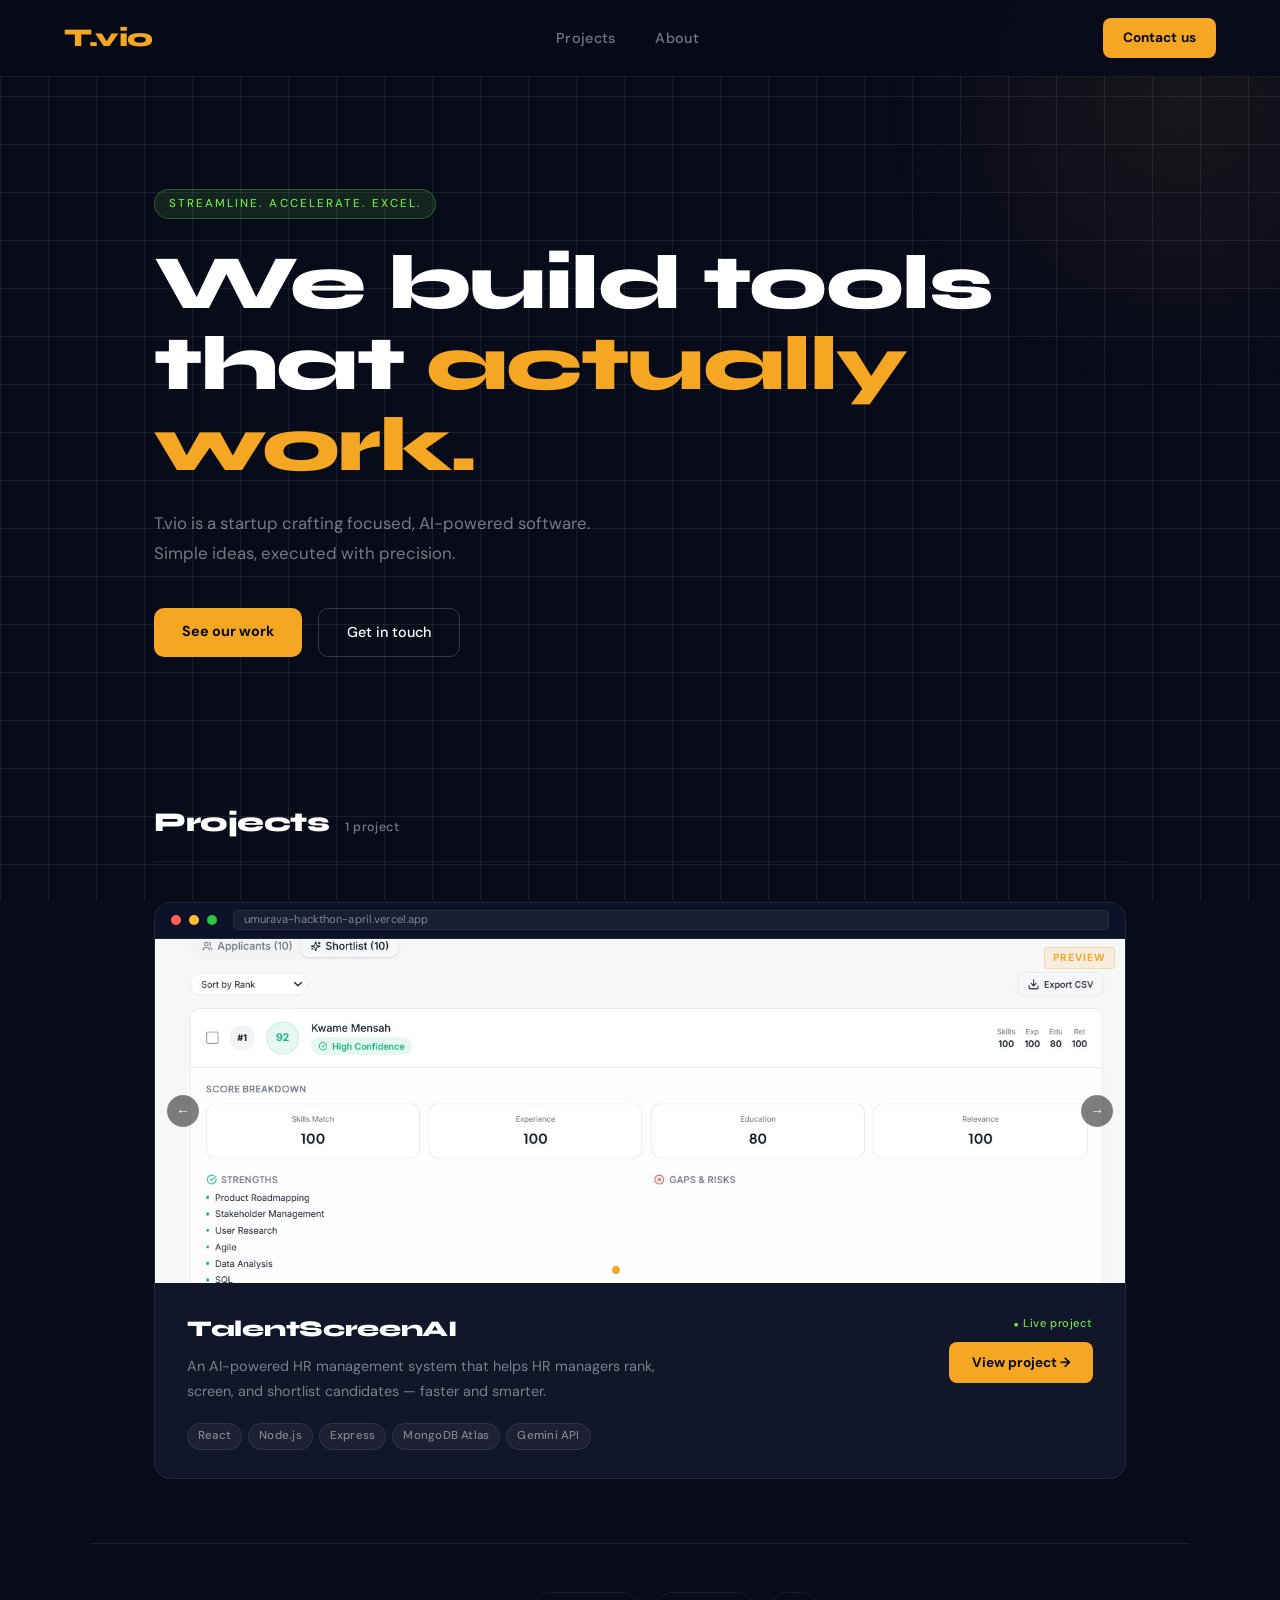
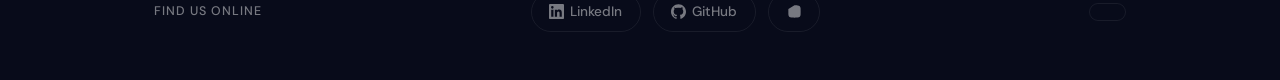
==== index.html @ dbf0a6f8 "first commit - project 1" ====
<!DOCTYPE html>
<html lang="en">
<head>
<meta charset="UTF-8">
<meta name="viewport" content="width=device-width, initial-scale=1.0">
<title>T.vio — Streamline. Accelerate. Excel.</title>
<link rel="preconnect" href="https://fonts.googleapis.com">
<link href="https://fonts.googleapis.com/css2?family=Syne:wght@700;800&family=DM+Sans:wght@300;400;500&display=swap" rel="stylesheet">
<link rel="stylesheet" href="style.css">
</head>
<body>
<div class="page">

  <!-- ===================== NAV ===================== -->
  <nav>
    <a href="#" class="nav-logo">T.vio</a>
    <ul class="nav-links" id="navLinks">
      <li><a href="#projects">Projects</a></li>
      <li><a href="#socials">About</a></li>
    </ul>
    <!-- ✏️  Replace mailto: with your actual email -->
    <a href="mailto:nuviofreelancers@gmail.com" class="btn-contact">Contact us</a>
    <button class="hamburger" id="hamburger" aria-label="Toggle menu">
      <span></span><span></span><span></span>
    </button>
  </nav>

  <!-- ===================== HERO ===================== -->
  <section class="hero">
    <div class="hero-tagline">Streamline. Accelerate. Excel.</div>
    <h1 class="hero-headline">
      We build tools<br>that <span class="accent">actually work.</span>
    </h1>
    <p class="hero-sub">
      T.vio is a startup crafting focused, AI-powered software.
      Simple ideas, executed with precision.
    </p>
    <div class="hero-btns">
      <a href="#projects" class="btn-primary">See our work</a>
      <!-- ✏️  Replace mailto: with your actual email -->
      <a href="mailto:nuviofreelancers@gmail.com" class="btn-ghost">Get in touch</a>
    </div>
  </section>

  <!-- ===================== PROJECTS ===================== -->
  <!--
    ╔══════════════════════════════════════════════════════╗
    ║  HOW TO ADD A NEW PROJECT                           ║
    ║  1. Copy the <article class="project-card"> block   ║
    ║  2. Paste after the last </article>                 ║
    ║  3. Update: name, desc, tech badges, iframe src,    ║
    ║     data-slides (image paths or URLs), btn-view href║
    ╚══════════════════════════════════════════════════════╝
  -->
  <section class="section" id="projects">
    <div class="section-header">
      <h2 class="section-title">Projects</h2>
      <span class="section-count">1 project</span>
    </div>

    <div class="projects-list">

      <!-- ====================================================
           PROJECT CARD #1 — TalentScreenAI
           To add project #2, copy from here ↓ …
      ==================================================== -->
      <article class="project-card" id="card-talentscreenai">

        <div class="preview-window">
          <!-- Fake browser chrome -->
          <div class="browser-bar">
            <div class="browser-dot red"></div>
            <div class="browser-dot amber"></div>
            <div class="browser-dot green"></div>
            <!-- ✏️  Update this URL to match your project -->
            <div class="browser-url">umurava-hackthon-april.vercel.app</div>
          </div>

          <!--
            IFRAME — tries to load the live site.
            ✏️  Set src to your project URL.
            The JS below detects if it fails and shows the slideshow instead.
            NOTE: Many sites send X-Frame-Options: DENY which blocks iframes.
            If that happens the slideshow auto-shows instead.
          -->
          <iframe
            class="preview-iframe"
            id="iframe-talentscreenai"
            src="https://umurava-hackthon-april.vercel.app/"
            loading="lazy"
            sandbox="allow-scripts allow-same-origin"
            title="TalentScreenAI live preview">
          </iframe>

          <!-- Status badge — JS switches between "Live" and "Preview" -->
          <div class="preview-badge live" id="badge-talentscreenai">Live</div>

          <!--
            SLIDESHOW — shown if iframe is blocked.
            ✏️  To add more slides: copy a <div class="slide"> and update the img src.
            You can use:
              - Relative paths:  src="screenshots/myproject-1.png"
              - Absolute URLs:   src="https://yourdomain.com/img/screenshot.png"
              - Base64 (below):  src="data:image/png;base64,..."
          -->
          <div class="slideshow" id="slideshow-talentscreenai" style="display:none">
            <div class="slide active">
              <img src="[data-uri]" alt="TalentScreenAI – Score breakdown view">
            </div>
            <div class="slide">
              <img src="[data-uri]" alt="TalentScreenAI – Applicant shortlist">
            </div>
            <div class="slide">
              <img src="[data-uri]" alt="TalentScreenAI – Candidates list">
            </div>
            <div class="slide">
              <img src="[data-uri]" alt="TalentScreenAI – Jobs board">
            </div>
            <div class="slide">
              <img src="[data-uri]" alt="TalentScreenAI – Dashboard">
            </div>

            <!-- Navigation controls -->
            <button class="slide-arrow prev" aria-label="Previous slide">&#8592;</button>
            <button class="slide-arrow next" aria-label="Next slide">&#8594;</button>
            <div class="slide-dots" id="dots-talentscreenai"></div>
          </div>
        </div>

        <!-- Card body -->
        <div class="card-body">
          <div class="card-meta">
            <!-- ✏️  Project name -->
            <div class="card-name">TalentScreenAI</div>
            <!-- ✏️  Short description -->
            <p class="card-desc">
              An AI-powered HR management system that helps HR managers
              rank, screen, and shortlist candidates — faster and smarter.
            </p>
            <!-- ✏️  Tech stack — add or remove badges as needed -->
            <div class="tech-stack">
              <span class="tech-badge">React</span>
              <span class="tech-badge">Node.js</span>
              <span class="tech-badge">Express</span>
              <span class="tech-badge">MongoDB Atlas</span>
              <span class="tech-badge">Gemini API</span>
            </div>
          </div>

          <div class="card-actions">
            <span class="card-status">Live project</span>
            <!-- ✏️  Update href to the project's public URL -->
            <a href="https://umurava-hackthon-april.vercel.app/" target="_blank" class="btn-view">
              View project →
            </a>
          </div>
        </div>

      </article>
      <!-- … to here ↑  for project #1 -->

    </div>
  </section>

  <!-- ===================== SOCIALS ===================== -->
  <!--
    ✏️  Replace each href="#" with your actual profile URL
    e.g. href="https://linkedin.com/company/tvio"
  -->
  <div class="socials-section" id="socials">
    <span class="socials-label">Find us online</span>
    <div class="socials-links">

      <!-- LinkedIn -->
      <a href="https://www.linkedin.com/in/t-vio-a77339404/" target="_blank" class="social-pill">
        <svg class="social-icon" viewBox="0 0 24 24" xmlns="http://www.w3.org/2000/svg">
          <path d="M20.447 20.452h-3.554v-5.569c0-1.328-.027-3.037-1.852-3.037-1.853 0-2.136 1.445-2.136 2.939v5.667H9.351V9h3.414v1.561h.046c.477-.9 1.637-1.85 3.37-1.85 3.601 0 4.267 2.37 4.267 5.455v6.286zM5.337 7.433a2.062 2.062 0 01-2.063-2.065 2.064 2.064 0 112.063 2.065zm1.782 13.019H3.555V9h3.564v11.452zM22.225 0H1.771C.792 0 0 .774 0 1.729v20.542C0 23.227.792 24 1.771 24h20.451C23.2 24 24 23.227 24 22.271V1.729C24 .774 23.2 0 22.222 0h.003z"/>
        </svg>
        LinkedIn
      </a>

      <!-- GitHub -->
      <a href="https://github.com/nuviofreelancers" target="_blank" class="social-pill">
        <svg class="social-icon" viewBox="0 0 24 24" xmlns="http://www.w3.org/2000/svg">
          <path d="M12 .297c-6.63 0-12 5.373-12 12 0 5.303 3.438 9.8 8.205 11.385.6.113.82-.258.82-.577 0-.285-.01-1.04-.015-2.04-3.338.724-4.042-1.61-4.042-1.61C4.422 18.07 3.633 17.7 3.633 17.7c-1.087-.744.084-.729.084-.729 1.205.084 1.838 1.236 1.838 1.236 1.07 1.835 2.809 1.305 3.495.998.108-.776.417-1.305.76-1.605-2.665-.3-5.466-1.332-5.466-5.93 0-1.31.465-2.38 1.235-3.22-.135-.303-.54-1.523.105-3.176 0 0 1.005-.322 3.3 1.23.96-.267 1.98-.399 3-.405 1.02.006 2.04.138 3 .405 2.28-1.552 3.285-1.23 3.285-1.23.645 1.653.24 2.873.12 3.176.765.84 1.23 1.91 1.23 3.22 0 4.61-2.805 5.625-5.475 5.92.42.36.81 1.096.81 2.22 0 1.606-.015 2.896-.015 3.286 0 .315.21.69.825.57C20.565 22.092 24 17.592 24 12.297c0-6.627-5.373-12-12-12"/>
        </svg>
        GitHub
      </a>

      <!-- Instagram -->
      <a href="https://www.instagram.com/t.vio_ltd" target="_blank" class="social-pill">
        <svg class="social-icon" viewBox="0 0 24 24" xmlns="http://www.w3.org/2000/svg">
          <path d="M12 2.163c3.204 0 3.584.012 4.85.07 3.252.148 4.771 1.691 4.919 4.919.058 1.265.069 1.645.069 4.849 0 3.205-.012 3.584-.069 4.849-.149 3.225-1.664 4.771-4.919 4.919-1.266.058-1.644.07-4.85.07-3.204 0-3.584-.012-4.849-.07-3.26-.149-4.771-1.699-4.919-4.92-.058-1.265-.07-1.644-.07-4.849 0-3.204.013-3.583.07-4。
  <footer>
    <span class="footer-copy">© 2025 T.vio — All rights reserved</span>
    <!-- ✏️  Replace with your actual email -->
    <a href="mailto:nuviofreelancers@gmail.com" class="footer-email">nuviofreelancers@gmail.com</a>
  </footer>

</div><!-- end .page -->

<script src="script.js"></script>
</body>
</html>
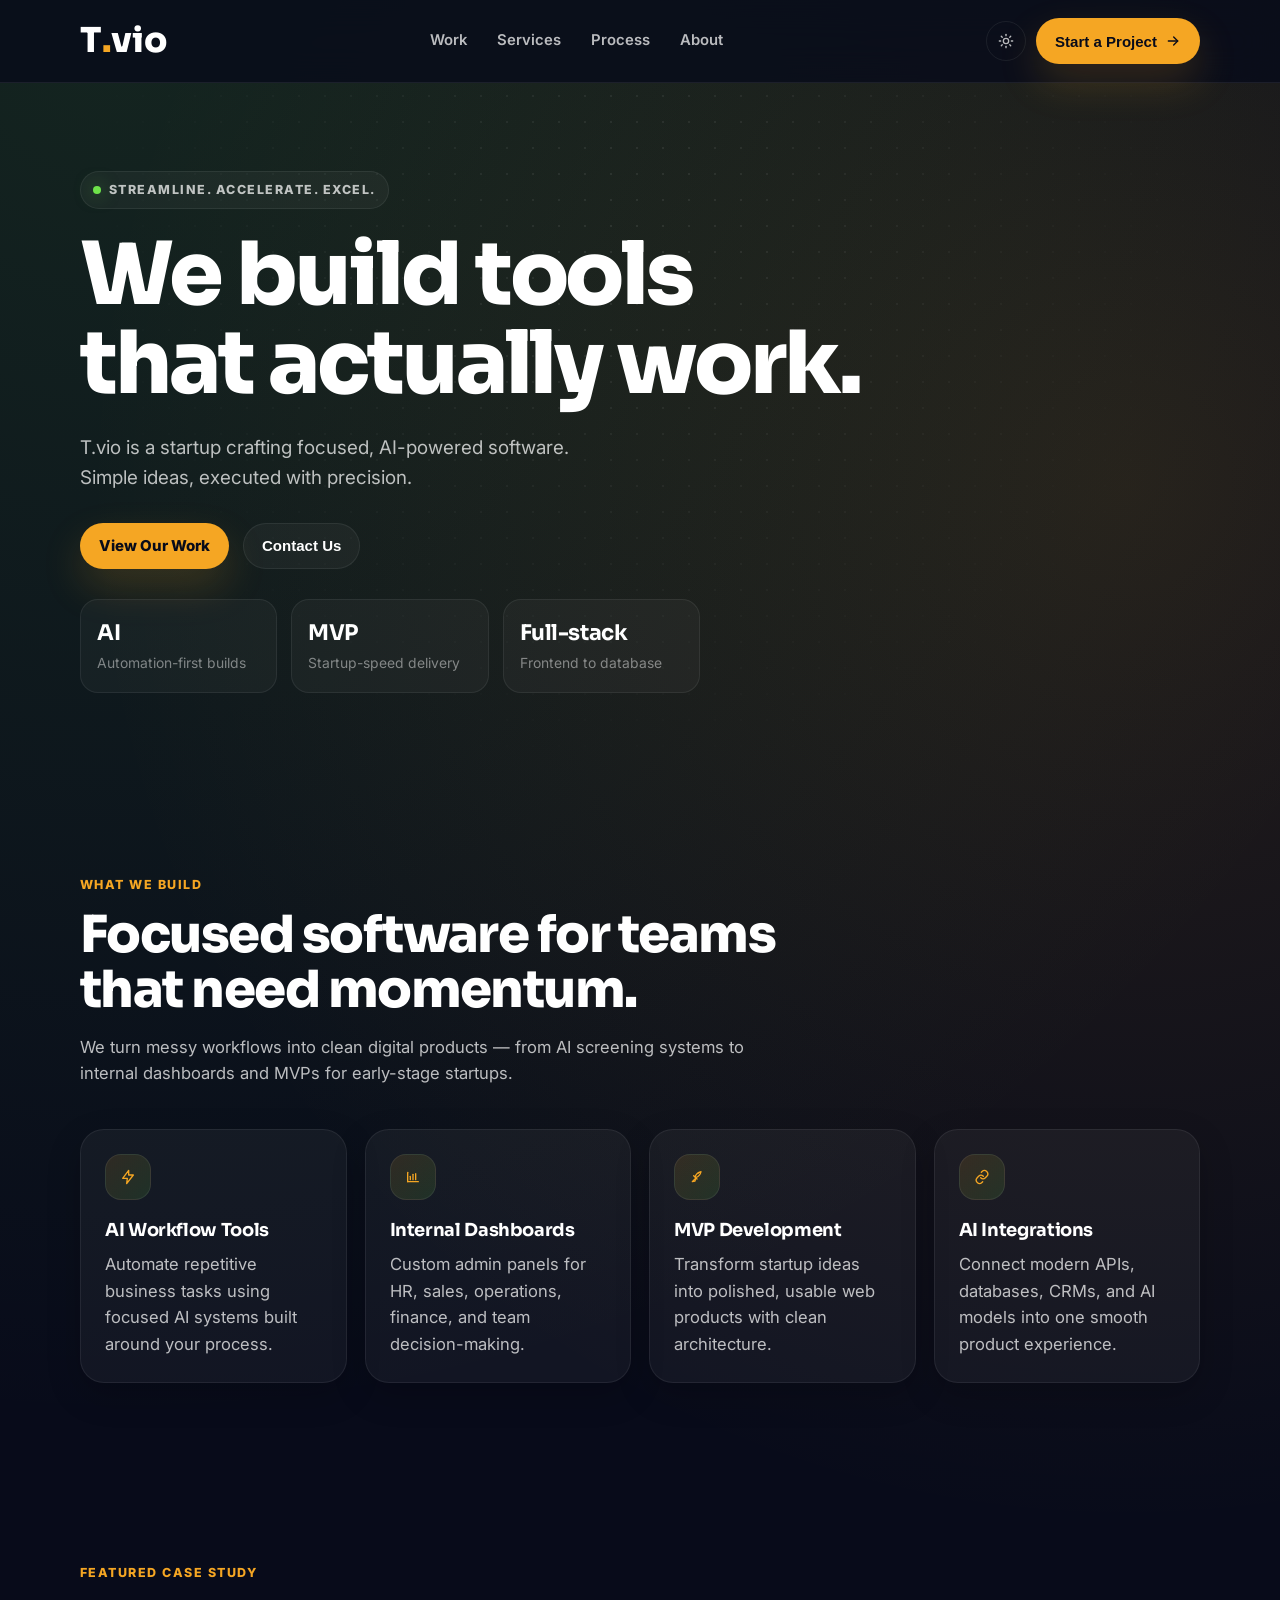
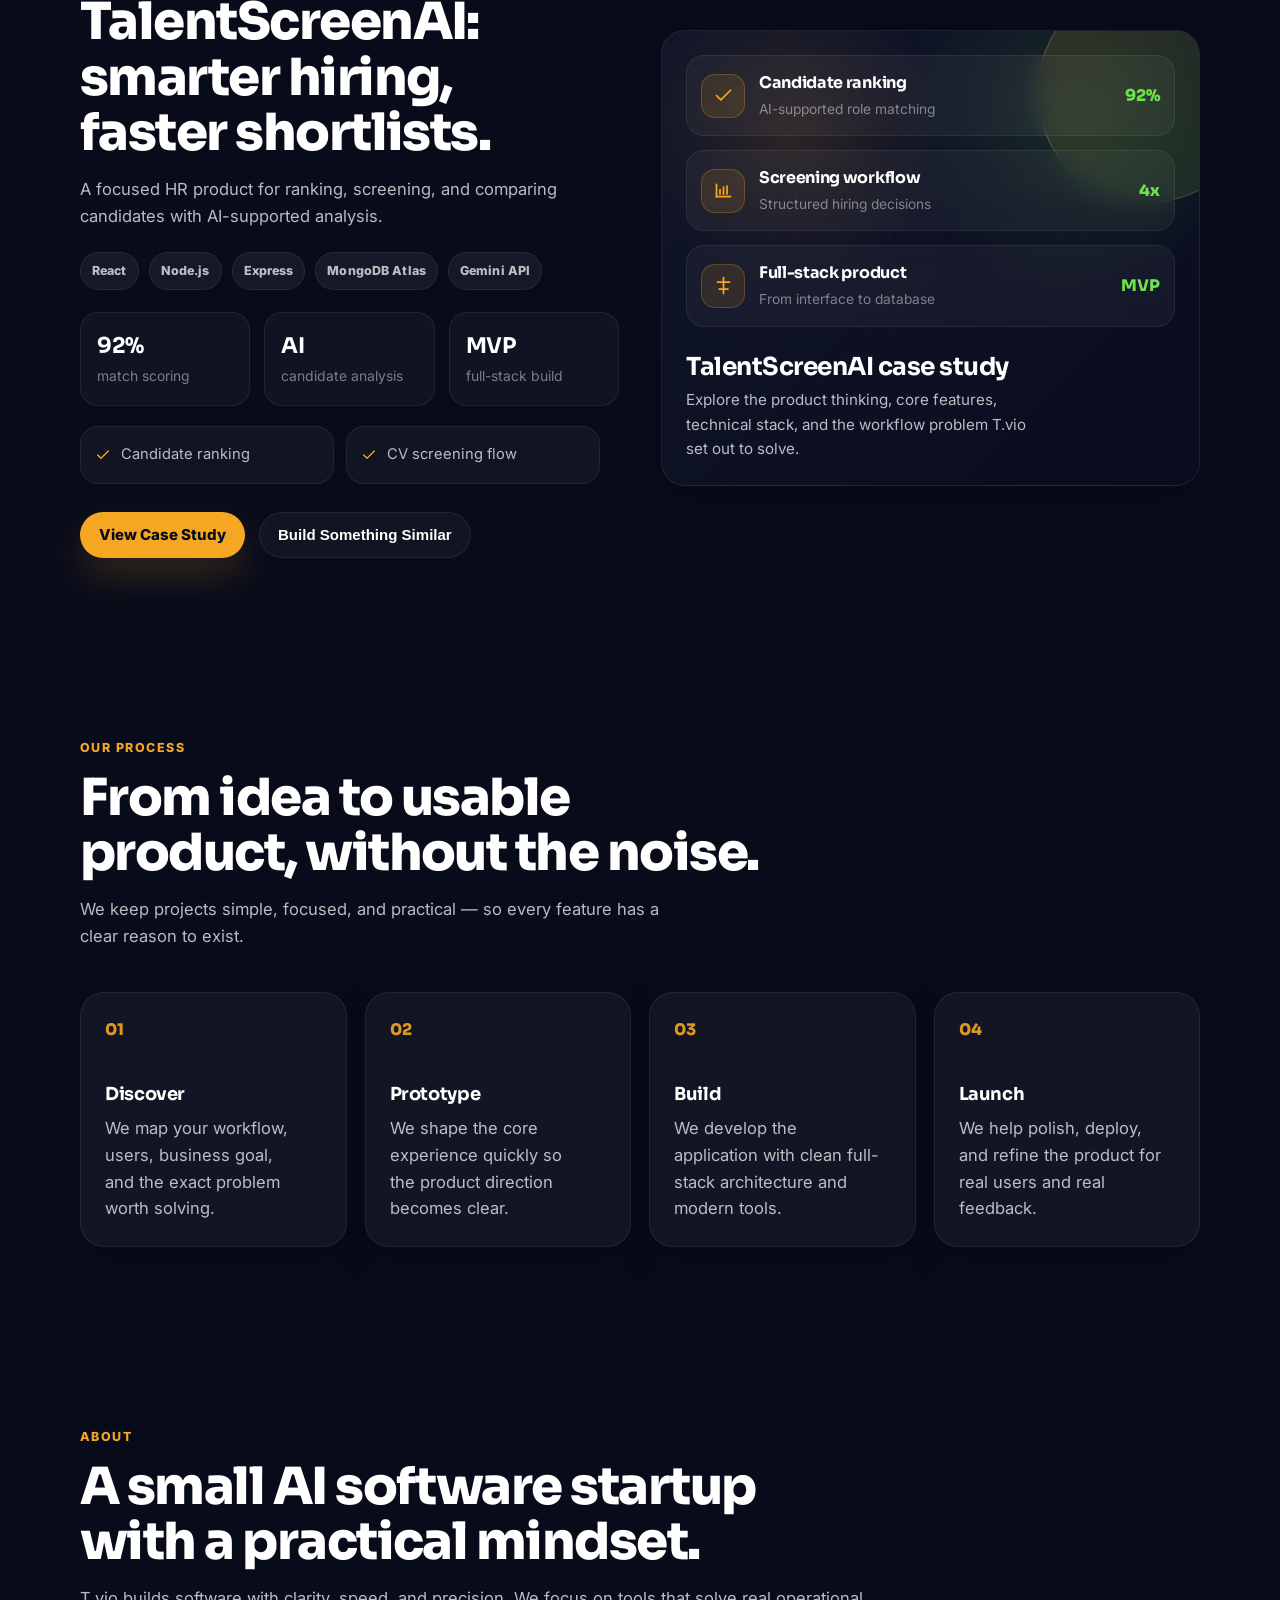
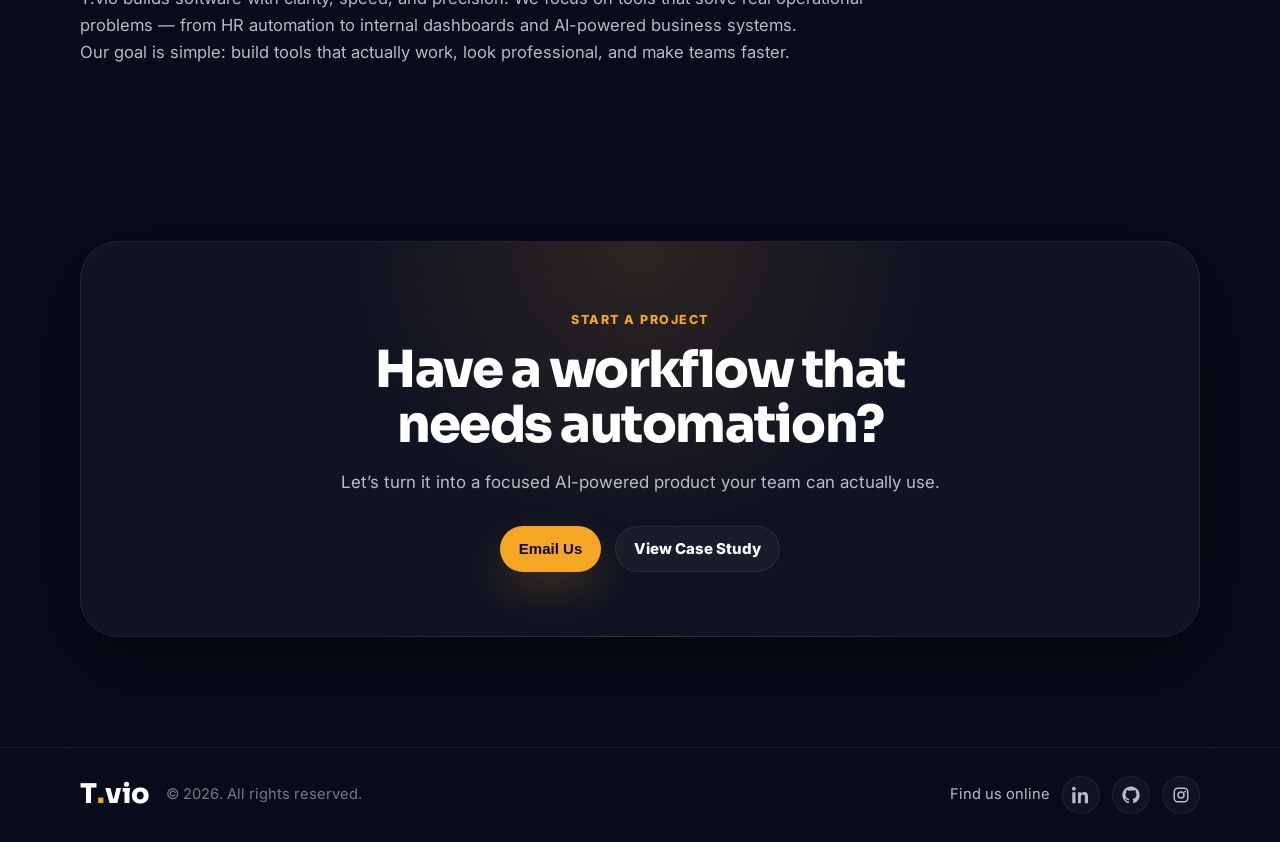
==== commit 97096a98: "changed layout and added new pages, new theme(dark/light), case study page" ====
--- a/index.html
+++ b/index.html
@@ -1,204 +1,520 @@
 <!DOCTYPE html>
 <html lang="en">
 <head>
-<meta charset="UTF-8">
-<meta name="viewport" content="width=device-width, initial-scale=1.0">
-<title>T.vio — Streamline. Accelerate. Excel.</title>
-<link rel="preconnect" href="https://fonts.googleapis.com">
-<link href="https://fonts.googleapis.com/css2?family=Syne:wght@700;800&family=DM+Sans:wght@300;400;500&display=swap" rel="stylesheet">
-<link rel="stylesheet" href="style.css">
+  <meta charset="UTF-8" />
+  <meta name="viewport" content="width=device-width, initial-scale=1.0" />
+  <title>T.vio — STREAMLINE. ACCELERATE. EXCEL.</title>
+  <meta name="description" content="T.vio builds AI-powered tools, MVPs, dashboards, and automation systems for startups and modern teams." />
+
+  <link rel="preconnect" href="https://fonts.googleapis.com" />
+  <link rel="preconnect" href="https://fonts.gstatic.com" crossorigin />
+  <link href="https://fonts.googleapis.com/css2?family=Inter:wght@400;500;600;700;800;900&family=Sora:wght@600;700;800&display=swap" rel="stylesheet" />
+  <link rel="icon" type="image/png" href="./img/tvio logo.jpeg">
+  <link rel="stylesheet" href="style.css" />
 </head>
 <body>
-<div class="page">
-
-  <!-- ===================== NAV ===================== -->
-  <nav>
-    <a href="#" class="nav-logo">T.vio</a>
-    <ul class="nav-links" id="navLinks">
-      <li><a href="#projects">Projects</a></li>
-      <li><a href="#socials">About</a></li>
-    </ul>
-    <!-- ✏️  Replace mailto: with your actual email -->
-    <a href="mailto:nuviofreelancers@gmail.com" class="btn-contact">Contact us</a>
-    <button class="hamburger" id="hamburger" aria-label="Toggle menu">
-      <span></span><span></span><span></span>
-    </button>
-  </nav>
-
-  <!-- ===================== HERO ===================== -->
-  <section class="hero">
-    <div class="hero-tagline">Streamline. Accelerate. Excel.</div>
-    <h1 class="hero-headline">
-      We build tools<br>that <span class="accent">actually work.</span>
-    </h1>
-    <p class="hero-sub">
-      T.vio is a startup crafting focused, AI-powered software.
-      Simple ideas, executed with precision.
-    </p>
-    <div class="hero-btns">
-      <a href="#projects" class="btn-primary">See our work</a>
-      <!-- ✏️  Replace mailto: with your actual email -->
-      <a href="mailto:nuviofreelancers@gmail.com" class="btn-ghost">Get in touch</a>
+  <header class="nav">
+    <div class="container nav-inner">
+      <a href="#top" class="logo" aria-label="T.vio home">T<span class="logo-accent">.</span>vio</a>
+
+      <nav class="nav-links" id="main-navigation" aria-label="Main navigation">
+        <a href="#work">Work</a>
+        <a href="#services">Services</a>
+        <a href="#process">Process</a>
+        <a href="#about">About</a>
+      </nav>
+
+      <div class="nav-actions">
+        <button class="mobile-menu-toggle" type="button" aria-label="Open menu" aria-expanded="false" aria-controls="main-navigation">
+          <svg class="menu-icon" viewBox="0 0 24 24" aria-hidden="true">
+            <path d="M4 7h16" />
+            <path d="M4 12h16" />
+            <path d="M4 17h16" />
+          </svg>
+          <svg class="close-icon" viewBox="0 0 24 24" aria-hidden="true">
+            <path d="M6 6l12 12" />
+            <path d="M18 6L6 18" />
+          </svg>
+        </button>
+        <button class="theme-toggle" type="button" aria-label="Toggle light mode" aria-pressed="false">
+          <svg class="theme-icon sun-icon" viewBox="0 0 24 24" aria-hidden="true">
+            <circle cx="12" cy="12" r="4" />
+            <path d="M12 2v2" />
+            <path d="M12 20v2" />
+            <path d="M4.93 4.93l1.41 1.41" />
+            <path d="M17.66 17.66l1.41 1.41" />
+            <path d="M2 12h2" />
+            <path d="M20 12h2" />
+            <path d="M4.93 19.07l1.41-1.41" />
+            <path d="M17.66 6.34l1.41-1.41" />
+          </svg>
+          <svg class="theme-icon moon-icon" viewBox="0 0 24 24" aria-hidden="true">
+            <path d="M21 14.5A8.5 8.5 0 0 1 9.5 3a7 7 0 1 0 11.5 11.5z" />
+          </svg>
+        </button>
+        <button class="btn btn-primary js-contact-trigger" type="button">
+          Start a Project
+          <svg class="btn-icon" viewBox="0 0 24 24" aria-hidden="true"><path d="M5 12h14" /><path d="M13 6l6 6-6 6" /></svg>
+        </button>
+      </div>
     </div>
-  </section>
-
-  <!-- ===================== PROJECTS ===================== -->
-  <!--
-    ╔══════════════════════════════════════════════════════╗
-    ║  HOW TO ADD A NEW PROJECT                           ║
-    ║  1. Copy the <article class="project-card"> block   ║
-    ║  2. Paste after the last </article>                 ║
-    ║  3. Update: name, desc, tech badges, iframe src,    ║
-    ║     data-slides (image paths or URLs), btn-view href║
-    ╚══════════════════════════════════════════════════════╝
-  -->
-  <section class="section" id="projects">
-    <div class="section-header">
-      <h2 class="section-title">Projects</h2>
-      <span class="section-count">1 project</span>
+  </header>
+
+  <main id="top">
+    <section class="hero">
+      <div class="container hero-grid">
+        <div class="hero-content">
+          <div class="eyebrow"><span class="dot"></span> STREAMLINE. ACCELERATE. EXCEL.</div>
+          <h1><span class="headline-line">We build tools</span><span class="headline-line">that actually work.</span></h1>
+          <p>
+            <span class="headline-line">T.vio is a startup crafting focused, AI-powered software.</span><span class="headline-line">Simple ideas, executed&nbsp;with&nbsp;precision.</span>
+          </p>
+
+          <div class="hero-actions">
+            <a href="#work" class="btn btn-primary">View Our Work</a>
+            <button class="btn btn-secondary js-contact-trigger" type="button">Contact Us</button>
+          </div>
+
+          <div class="metrics" aria-label="Studio highlights">
+            <div class="metric">
+              <strong>AI</strong>
+              <span>Automation-first builds</span>
+            </div>
+            <div class="metric">
+              <strong>MVP</strong>
+              <span>Startup-speed delivery</span>
+            </div>
+            <div class="metric">
+              <strong>Full-stack</strong>
+              <span>Frontend to database</span>
+            </div>
+          </div>
+
+        </div>
+      </div>
+    </section>
+
+
+    <section id="services">
+      <div class="container">
+        <div class="section-header">
+          <div class="section-kicker">What we build</div>
+          <h2>Focused software for teams that need momentum.</h2>
+          <p>
+            We turn messy workflows into clean digital products — from AI screening systems to internal dashboards and MVPs for early-stage&nbsp;startups.
+          </p>
+        </div>
+
+        <div class="cards-grid">
+          <article class="card">
+            <div class="icon" aria-hidden="true">
+              <svg viewBox="0 0 24 24"><path d="M13 2L4 14h7l-1 8 10-13h-7l0-7z" /></svg>
+            </div>
+            <h3>AI Workflow Tools</h3>
+            <p>Automate repetitive business tasks using focused AI systems built around your process.</p>
+          </article>
+
+          <article class="card">
+            <div class="icon" aria-hidden="true">
+              <svg viewBox="0 0 24 24"><path d="M4 19V5" /><path d="M4 19h16" /><path d="M8 16v-5" /><path d="M12 16V8" /><path d="M16 16v-9" /></svg>
+            </div>
+            <h3>Internal Dashboards</h3>
+            <p>Custom admin panels for HR, sales, operations, finance, and team decision-making.</p>
+          </article>
+
+          <article class="card">
+            <div class="icon" aria-hidden="true">
+              <svg viewBox="0 0 24 24"><path d="M12 15l-3-3a12 12 0 0 1 9-8 12 12 0 0 1-8 9l-3-3" /><path d="M9 15l-3 3" /><path d="M14 6h.01" /><path d="M5 19l4-1 1-4" /></svg>
+            </div>
+            <h3>MVP Development</h3>
+            <p>Transform startup ideas into polished, usable web products with clean architecture.</p>
+          </article>
+
+          <article class="card">
+            <div class="icon" aria-hidden="true">
+              <svg viewBox="0 0 24 24"><path d="M10 13a5 5 0 0 0 7.07 0l2.12-2.12a5 5 0 0 0-7.07-7.07L11 4.93" /><path d="M14 11a5 5 0 0 0-7.07 0L4.81 13.12a5 5 0 0 0 7.07 7.07L13 19.07" /></svg>
+            </div>
+            <h3>AI Integrations</h3>
+            <p>Connect modern APIs, databases, CRMs, and AI models into one smooth product experience.</p>
+          </article>
+        </div>
+      </div>
+    </section>
+
+    <section id="work">
+      <div class="container">
+        <div class="case-study-showcase">
+          <div class="case-study-content">
+            <div class="section-kicker">Featured case study</div>
+            <h2>TalentScreenAI: smarter hiring, faster shortlists.</h2>
+            <p>
+              A focused HR product for ranking, screening, and comparing candidates with AI-supported analysis.
+            </p>
+
+            <div class="tech-list" aria-label="Technologies used">
+              <span>React</span>
+              <span>Node.js</span>
+              <span>Express</span>
+              <span>MongoDB Atlas</span>
+              <span>Gemini API</span>
+            </div>
+
+            <div class="project-stat-grid" aria-label="Case study highlights">
+              <div class="project-stat">
+                <strong>92%</strong>
+                <span>match scoring</span>
+              </div>
+              <div class="project-stat">
+                <strong>AI</strong>
+                <span>candidate analysis</span>
+              </div>
+              <div class="project-stat">
+                <strong>MVP</strong>
+                <span>full-stack build</span>
+              </div>
+            </div>
+
+            <div class="feature-points">
+              <div class="feature-point"><svg class="check-icon" viewBox="0 0 24 24" aria-hidden="true"><path d="M20 6L9 17l-5-5" /></svg> Candidate ranking</div>
+              <div class="feature-point"><svg class="check-icon"viewBox="0 0 24 24" aria-hidden="true"><path d="M20 6L9 17l-5-5" /></svg> CV screening flow</div>
+            </div>
+
+            <div class="case-study-actions">
+              <a href="./sub_pages/talentscreenai_case_study_template.html" class="btn btn-primary">View Case Study</a>
+              <button class="btn btn-secondary js-contact-trigger" type="button">Build Something Similar</button>
+            </div>
+          </div>
+
+          <div class="card about-card" aria-label="Abstract TalentScreenAI project visual">
+            <div class="abstract-visual">
+              <div class="abstract-row">
+                <div class="abstract-icon" aria-hidden="true">
+                  <svg viewBox="0 0 24 24"><path d="M20 6L9 17l-5-5" /></svg>
+                </div>
+                <div>
+                  <strong>Candidate ranking</strong>
+                  <span>AI-supported role matching</span>
+                </div>
+                <div class="abstract-metric">92%</div>
+              </div>
+
+              <div class="abstract-row">
+                <div class="abstract-icon" aria-hidden="true">
+                  <svg viewBox="0 0 24 24"><path d="M4 19V5" /><path d="M4 19h16" /><path d="M8 16v-5" /><path d="M12 16V8" /><path d="M16 16v-9" /></svg>
+                </div>
+                <div>
+                  <strong>Screening workflow</strong>
+                  <span>Structured hiring decisions</span>
+                </div>
+                <div class="abstract-metric">4x</div>
+              </div>
+
+              <div class="abstract-row">
+                <div class="abstract-icon" aria-hidden="true">
+                  <svg viewBox="0 0 24 24"><path d="M12 3v18" /><path d="M5 8h14" /><path d="M7 16h10" /></svg>
+                </div>
+                <div>
+                  <strong>Full-stack product</strong>
+                  <span>From interface to database</span>
+                </div>
+                <div class="abstract-metric">MVP</div>
+              </div>
+            </div>
+
+            <div class="abstract-caption">
+              <strong>TalentScreenAI case study</strong>
+              <p>Explore the product thinking, core features, technical stack, and the workflow problem T.vio set out to solve.</p>
+            </div>
+          </div>
+        </div>
+      </div>
+    </section>
+
+    <section id="process">
+      <div class="container">
+        <div class="section-header">
+          <div class="section-kicker">Our process</div>
+          <h2>From idea to usable product, without the noise.</h2>
+          <p>
+            We keep projects simple, focused, and practical — so every feature has a clear reason&nbsp;to&nbsp;exist.
+          </p>
+        </div>
+
+        <div class="process-grid">
+          <article class="card process-card">
+            <h3>Discover</h3>
+            <p>We map your workflow, users, business goal, and the exact problem worth solving.</p>
+          </article>
+
+          <article class="card process-card">
+            <h3>Prototype</h3>
+            <p>We shape the core experience quickly so the product direction becomes clear.</p>
+          </article>
+
+          <article class="card process-card">
+            <h3>Build</h3>
+            <p>We develop the application with clean full-stack architecture and modern tools.</p>
+          </article>
+
+          <article class="card process-card">
+            <h3>Launch</h3>
+            <p>We help polish, deploy, and refine the product for real users and real feedback.</p>
+          </article>
+        </div>
+      </div>
+    </section>
+
+    <section id="about">
+      <div class="container about">
+        <div class="about-text">
+          <div class="section-kicker">About</div>
+          <h2>A small AI software startup with a practical mindset.</h2>
+          <p>
+            T.vio builds software with clarity, speed, and precision. We focus on tools that solve real operational problems — from HR automation to internal dashboards and AI-powered business&nbsp;systems.
+          </p>
+          <p>
+            Our goal is simple: build tools that actually work, look professional, and make teams&nbsp;faster.
+          </p>
+        </div>
+      </div>
+    </section>
+
+    <section class="cta" id="contact">
+      <div class="container">
+        <div class="cta-box">
+          <div class="section-kicker">Start a project</div>
+          <h2>Have a workflow that needs automation?</h2>
+          <p>
+            Let’s turn it into a focused AI-powered product your team can actually&nbsp;use.
+          </p>
+          <div class="hero-actions" style="justify-content: center; margin-bottom: 0;">
+            <button class="btn btn-primary js-contact-trigger" type="button">Email Us</button>
+            <a href="./sub_pages/talentscreenai_case_study_template.html" class="btn btn-secondary">View Case Study</a>
+          </div>
+        </div>
+      </div>
+    </section>
+  </main>
+
+  <footer class="footer">
+    <div class="container footer-inner">
+      <div class="footer-brand">
+        <a href="#top" class="logo footer-logo" aria-label="T.vio home">T<span class="logo-accent">.</span>vio</a>
+        <span>© 2026. All rights reserved.</span>
+      </div>
+      <div class="footer-links">
+        <span>Find us online</span>
+        <div class="footer-socials" aria-label="Social links">
+          <a class="social-link" href="https://www.linkedin.com/in/t-vio-a77339404/" target="_blank" rel="noopener noreferrer" aria-label="LinkedIn">
+            <svg viewBox="0 0 24 24" aria-hidden="true">
+              <path d="M4.98 3.5C4.98 4.88 3.86 6 2.5 6S0 4.88 0 3.5 1.12 1 2.5 1s2.48 1.12 2.48 2.5zM.36 8.25h4.28V23H.36V8.25zM8.06 8.25h4.1v2.02h.06c.57-1.08 1.96-2.22 4.04-2.22 4.32 0 5.12 2.84 5.12 6.54V23h-4.27v-7.46c0-1.78-.03-4.07-2.48-4.07-2.49 0-2.87 1.94-2.87 3.94V23H8.06V8.25z" />
+            </svg>
+          </a>
+          <a class="social-link" href="https://github.com/nuviofreelancers" target="_blank" rel="noopener noreferrer" aria-label="GitHub">
+            <svg viewBox="0 0 24 24" aria-hidden="true">
+              <path d="M12 .5C5.65.5.5 5.65.5 12c0 5.08 3.29 9.39 7.86 10.91.58.11.79-.25.79-.56v-2.14c-3.2.7-3.87-1.36-3.87-1.36-.52-1.34-1.28-1.69-1.28-1.69-1.05-.72.08-.7.08-.7 1.16.08 1.77 1.19 1.77 1.19 1.03 1.76 2.7 1.25 3.36.96.1-.75.4-1.25.73-1.54-2.55-.29-5.23-1.28-5.23-5.68 0-1.25.45-2.28 1.18-3.08-.12-.29-.51-1.46.11-3.04 0 0 .97-.31 3.16 1.18A10.9 10.9 0 0 1 12 6.07c.98 0 1.96.13 2.88.38 2.19-1.49 3.15-1.18 3.15-1.18.63 1.58.23 2.75.11 3.04.74.8 1.18 1.83 1.18 3.08 0 4.42-2.69 5.38-5.25 5.67.41.36.78 1.06.78 2.14v3.15c0 .31.21.68.8.56A11.51 11.51 0 0 0 23.5 12C23.5 5.65 18.35.5 12 .5z" />
+            </svg>
+          </a>
+          <a class="social-link" href="https://www.instagram.com/t.vio_ltd" target="_blank" rel="noopener noreferrer" aria-label="Instagram">
+            <svg viewBox="0 0 24 24" aria-hidden="true">
+              <path d="M7.75 2h8.5A5.76 5.76 0 0 1 22 7.75v8.5A5.76 5.76 0 0 1 16.25 22h-8.5A5.76 5.76 0 0 1 2 16.25v-8.5A5.76 5.76 0 0 1 7.75 2zm0 2A3.75 3.75 0 0 0 4 7.75v8.5A3.75 3.75 0 0 0 7.75 20h8.5A3.75 3.75 0 0 0 20 16.25v-8.5A3.75 3.75 0 0 0 16.25 4h-8.5z" />
+              <path d="M12 7a5 5 0 1 1 0 10 5 5 0 0 1 0-10zm0 2a3 3 0 1 0 0 6 3 3 0 0 0 0-6z" />
+              <path d="M17.5 6.35a1.15 1.15 0 1 1 0 2.3 1.15 1.15 0 0 1 0-2.3z" />
+            </svg>
+          </a>
+        </div>
+      </div>
     </div>
-
-    <div class="projects-list">
-
-      <!-- ====================================================
-           PROJECT CARD #1 — TalentScreenAI
-           To add project #2, copy from here ↓ …
-      ==================================================== -->
-      <article class="project-card" id="card-talentscreenai">
-
-        <div class="preview-window">
-          <!-- Fake browser chrome -->
-          <div class="browser-bar">
-            <div class="browser-dot red"></div>
-            <div class="browser-dot amber"></div>
-            <div class="browser-dot green"></div>
-            <!-- ✏️  Update this URL to match your project -->
-            <div class="browser-url">umurava-hackthon-april.vercel.app</div>
-          </div>
-
-          <!--
-            IFRAME — tries to load the live site.
-            ✏️  Set src to your project URL.
-            The JS below detects if it fails and shows the slideshow instead.
-            NOTE: Many sites send X-Frame-Options: DENY which blocks iframes.
-            If that happens the slideshow auto-shows instead.
-          -->
-          <iframe
-            class="preview-iframe"
-            id="iframe-talentscreenai"
-            src="https://umurava-hackthon-april.vercel.app/"
-            loading="lazy"
-            sandbox="allow-scripts allow-same-origin"
-            title="TalentScreenAI live preview">
-          </iframe>
-
-          <!-- Status badge — JS switches between "Live" and "Preview" -->
-          <div class="preview-badge live" id="badge-talentscreenai">Live</div>
-
-          <!--
-            SLIDESHOW — shown if iframe is blocked.
-            ✏️  To add more slides: copy a <div class="slide"> and update the img src.
-            You can use:
-              - Relative paths:  src="screenshots/myproject-1.png"
-              - Absolute URLs:   src="https://yourdomain.com/img/screenshot.png"
-              - Base64 (below):  src="data:image/png;base64,..."
-          -->
-          <div class="slideshow" id="slideshow-talentscreenai" style="display:none">
-            <div class="slide active">
-              <img src="[data-uri]" alt="TalentScreenAI – Score breakdown view">
-            </div>
-            <div class="slide">
-              <img src="[data-uri]" alt="TalentScreenAI – Applicant shortlist">
-            </div>
-            <div class="slide">
-              <img src="[data-uri]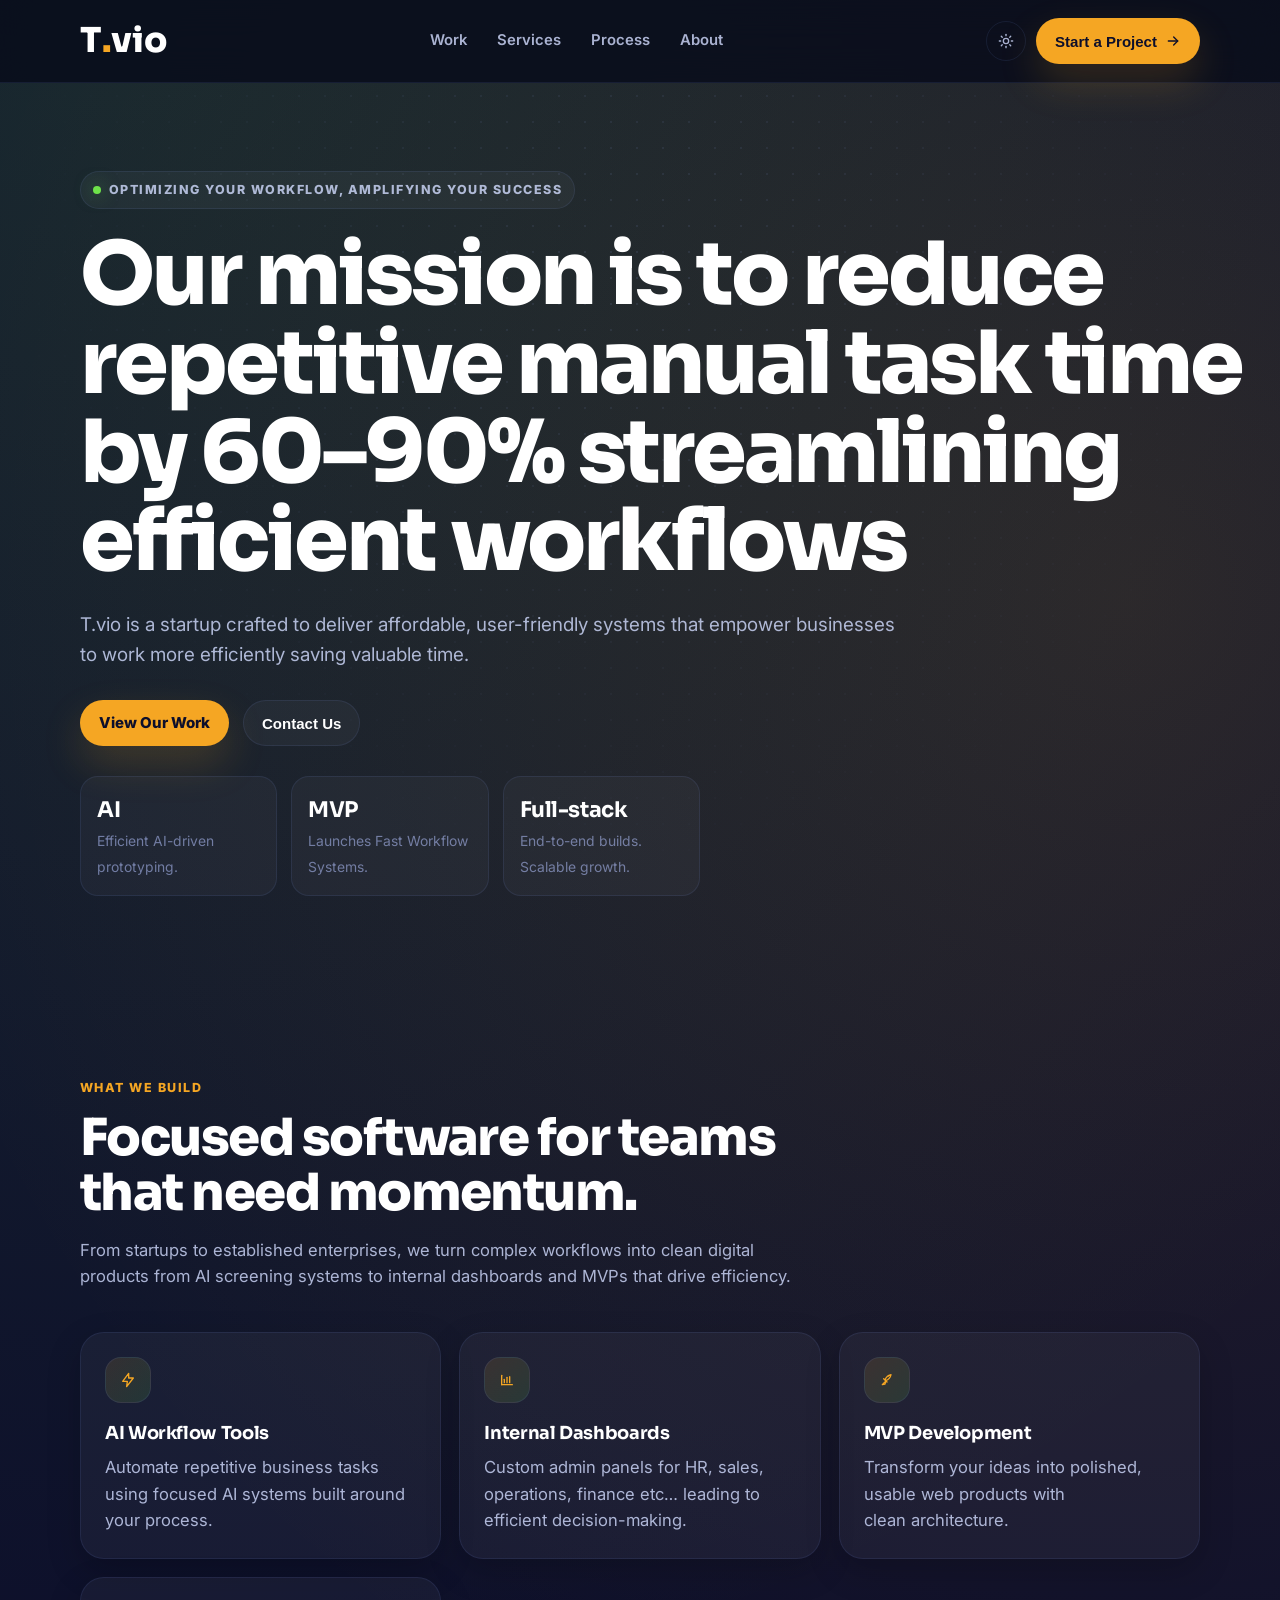
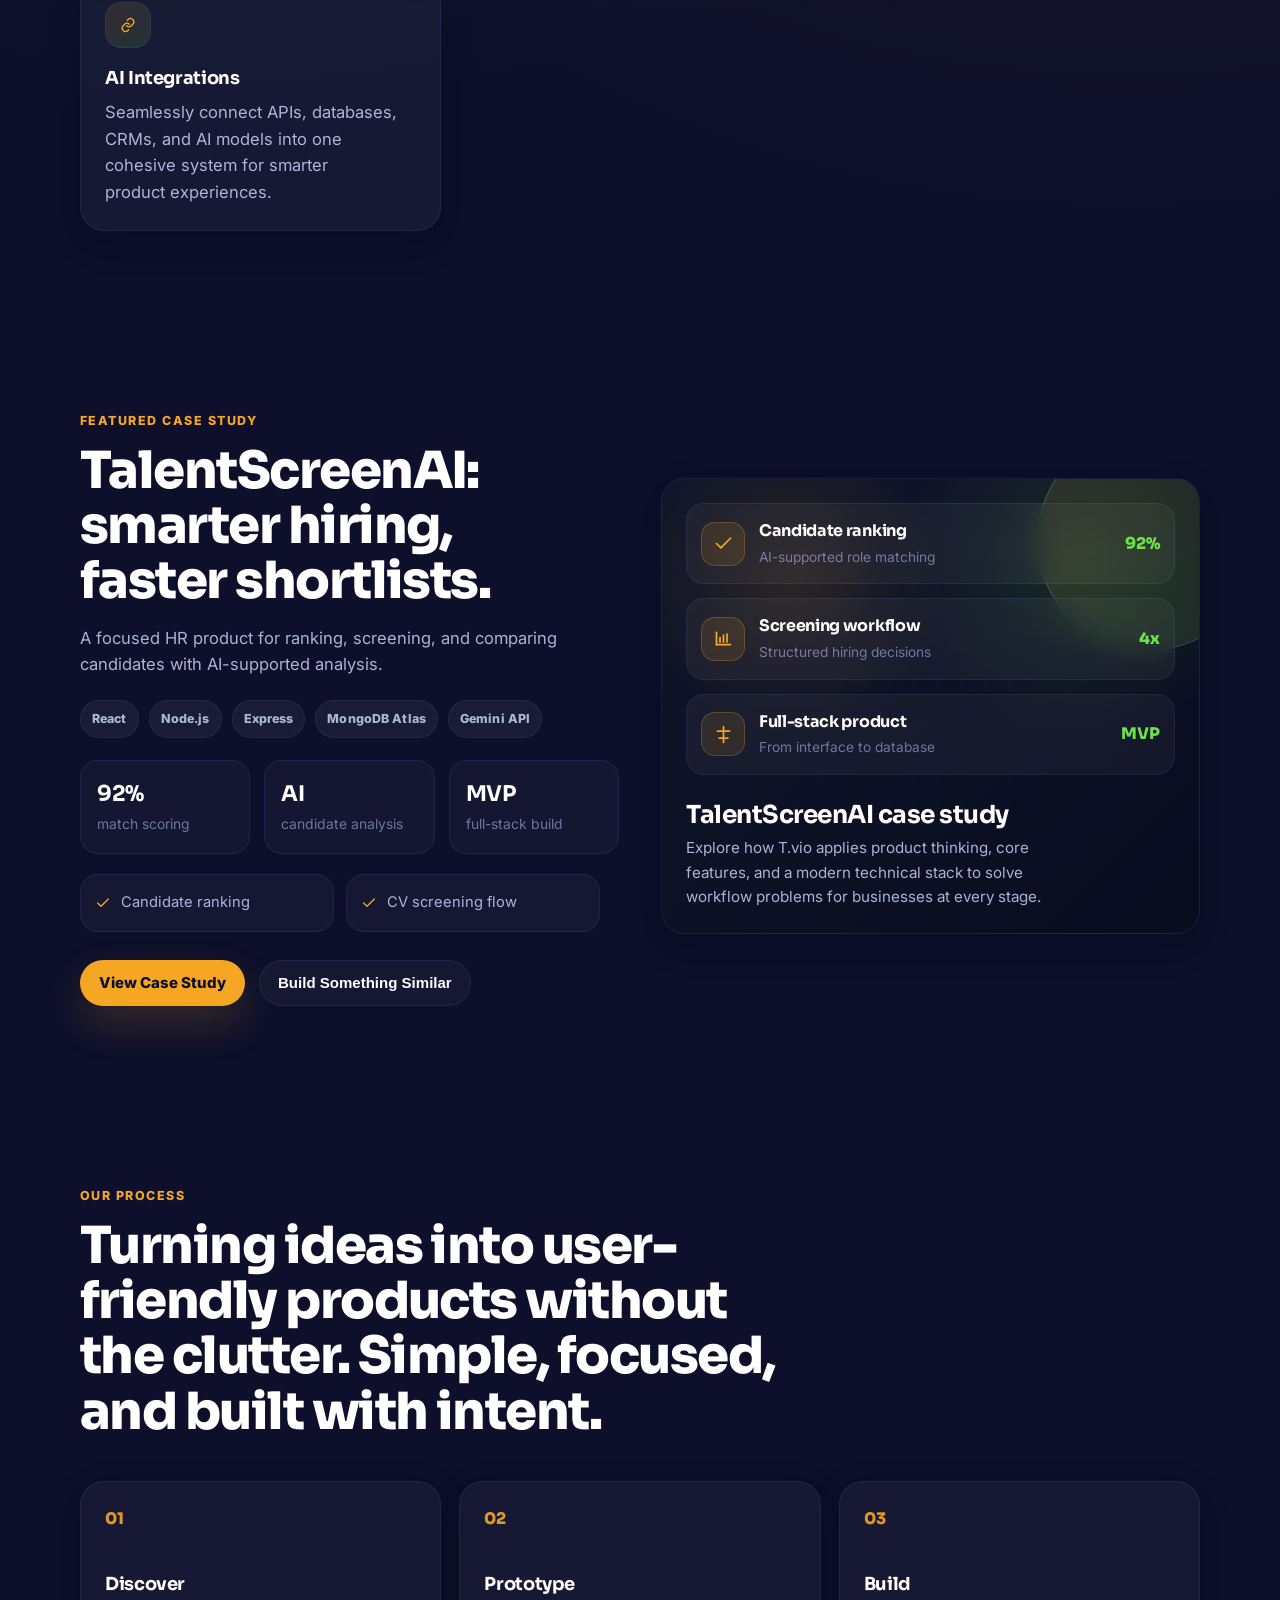
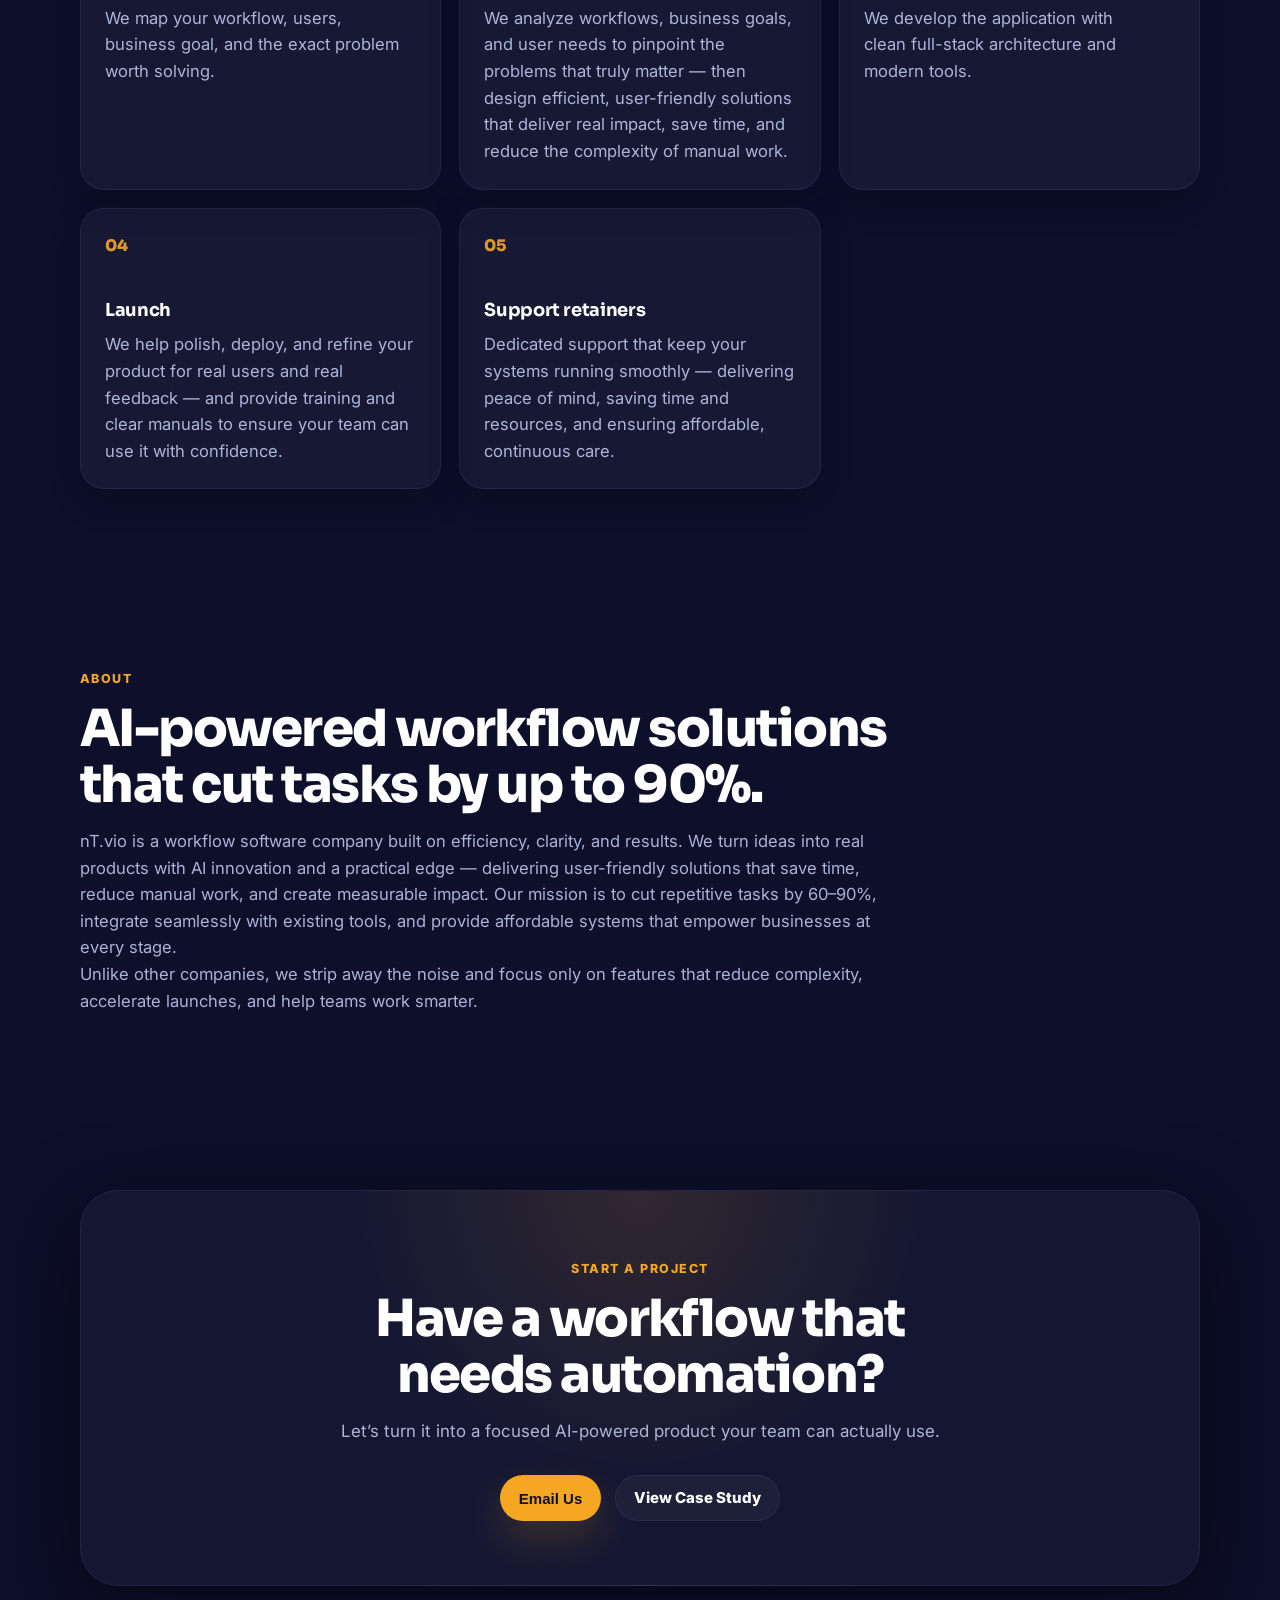
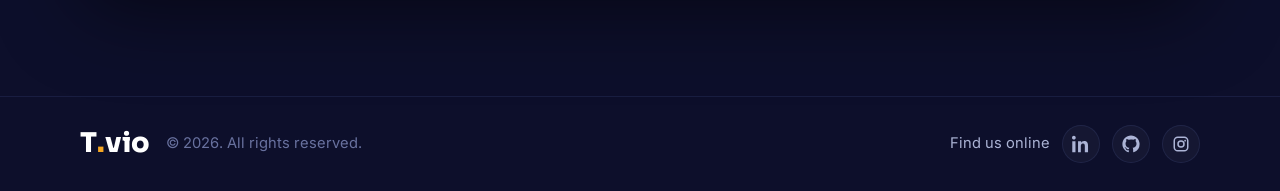
==== commit 955b258c: "text and theme changes" ====
--- a/index.html
+++ b/index.html
@@ -3,7 +3,7 @@
 <head>
   <meta charset="UTF-8" />
   <meta name="viewport" content="width=device-width, initial-scale=1.0" />
-  <title>T.vio — STREAMLINE. ACCELERATE. EXCEL.</title>
+  <title>T.vio — Optimizing Your Workflow, Amplifying Your Success.</title>
   <meta name="description" content="T.vio builds AI-powered tools, MVPs, dashboards, and automation systems for startups and modern teams." />
 
   <link rel="preconnect" href="https://fonts.googleapis.com" />
@@ -64,10 +64,10 @@
     <section class="hero">
       <div class="container hero-grid">
         <div class="hero-content">
-          <div class="eyebrow"><span class="dot"></span> STREAMLINE. ACCELERATE. EXCEL.</div>
-          <h1><span class="headline-line">We build tools</span><span class="headline-line">that actually work.</span></h1>
+          <div class="eyebrow"><span class="dot"></span> Optimizing Your Workflow, Amplifying Your Success</div>
+          <h1><span class="headline-line">Our mission is to reduce</span><span class="headline-line">repetitive manual task time</span><span class="headline-line">by 60–90% streamlining</span><span class="headline-line">efficient workflows</span></h1>
           <p>
-            <span class="headline-line">T.vio is a startup crafting focused, AI-powered software.</span><span class="headline-line">Simple ideas, executed&nbsp;with&nbsp;precision.</span>
+            <span class="headline-line">T.vio is a startup crafted to deliver affordable, user-friendly systems that empower businesses</span><span class="headline-line">to work more efficiently saving valuable time.</span>
           </p>
 
           <div class="hero-actions">
@@ -78,15 +78,15 @@
           <div class="metrics" aria-label="Studio highlights">
             <div class="metric">
               <strong>AI</strong>
-              <span>Automation-first builds</span>
+              <span>Efficient AI-driven prototyping.</span>
             </div>
             <div class="metric">
               <strong>MVP</strong>
-              <span>Startup-speed delivery</span>
+              <span>Launches Fast Workflow Systems.</span>
             </div>
             <div class="metric">
               <strong>Full-stack</strong>
-              <span>Frontend to database</span>
+              <span>End-to-end builds. Scalable growth.</span>
             </div>
           </div>
 
@@ -101,7 +101,7 @@
           <div class="section-kicker">What we build</div>
           <h2>Focused software for teams that need momentum.</h2>
           <p>
-            We turn messy workflows into clean digital products — from AI screening systems to internal dashboards and MVPs for early-stage&nbsp;startups.
+            From startups to established enterprises, we turn complex workflows into clean digital products from AI screening systems to internal dashboards and MVPs that drive efficiency.
           </p>
         </div>
 
@@ -119,7 +119,7 @@
               <svg viewBox="0 0 24 24"><path d="M4 19V5" /><path d="M4 19h16" /><path d="M8 16v-5" /><path d="M12 16V8" /><path d="M16 16v-9" /></svg>
             </div>
             <h3>Internal Dashboards</h3>
-            <p>Custom admin panels for HR, sales, operations, finance, and team decision-making.</p>
+            <p>Custom admin panels for HR, sales, operations, finance etc… leading to efficient decision-making.</p>
           </article>
 
           <article class="card">
@@ -127,7 +127,7 @@
               <svg viewBox="0 0 24 24"><path d="M12 15l-3-3a12 12 0 0 1 9-8 12 12 0 0 1-8 9l-3-3" /><path d="M9 15l-3 3" /><path d="M14 6h.01" /><path d="M5 19l4-1 1-4" /></svg>
             </div>
             <h3>MVP Development</h3>
-            <p>Transform startup ideas into polished, usable web products with clean architecture.</p>
+            <p>Transform your ideas into polished, usable web products with clean architecture.</p>
           </article>
 
           <article class="card">
@@ -135,7 +135,7 @@
               <svg viewBox="0 0 24 24"><path d="M10 13a5 5 0 0 0 7.07 0l2.12-2.12a5 5 0 0 0-7.07-7.07L11 4.93" /><path d="M14 11a5 5 0 0 0-7.07 0L4.81 13.12a5 5 0 0 0 7.07 7.07L13 19.07" /></svg>
             </div>
             <h3>AI Integrations</h3>
-            <p>Connect modern APIs, databases, CRMs, and AI models into one smooth product experience.</p>
+            <p>Seamlessly connect APIs, databases, CRMs, and AI models into one cohesive system for smarter product experiences.</p>
           </article>
         </div>
       </div>
@@ -223,7 +223,7 @@
 
             <div class="abstract-caption">
               <strong>TalentScreenAI case study</strong>
-              <p>Explore the product thinking, core features, technical stack, and the workflow problem T.vio set out to solve.</p>
+              <p>Explore how T.vio applies product thinking, core features, and a modern technical stack to solve workflow problems for businesses at every stage.</p>
             </div>
           </div>
         </div>
@@ -234,10 +234,7 @@
       <div class="container">
         <div class="section-header">
           <div class="section-kicker">Our process</div>
-          <h2>From idea to usable product, without the noise.</h2>
-          <p>
-            We keep projects simple, focused, and practical — so every feature has a clear reason&nbsp;to&nbsp;exist.
-          </p>
+          <h2>Turning ideas into user-friendly products without the clutter. Simple, focused, and built with intent.</h2>
         </div>
 
         <div class="process-grid">
@@ -248,7 +245,7 @@
 
           <article class="card process-card">
             <h3>Prototype</h3>
-            <p>We shape the core experience quickly so the product direction becomes clear.</p>
+            <p>We analyze workflows, business goals, and user needs to pinpoint the problems that truly matter — then design efficient, user-friendly solutions that deliver real impact, save time, and reduce the complexity of manual work.</p>
           </article>
 
           <article class="card process-card">
@@ -258,7 +255,12 @@
 
           <article class="card process-card">
             <h3>Launch</h3>
-            <p>We help polish, deploy, and refine the product for real users and real feedback.</p>
+            <p>We help polish, deploy, and refine your product for real users and real feedback — and provide training and clear manuals to ensure your team can use it with confidence.</p>
+          </article>
+
+          <article class="card process-card">
+            <h3>Support retainers</h3>
+            <p>Dedicated support that keep your systems running smoothly — delivering peace of mind, saving time and resources, and ensuring affordable, continuous care.</p>
           </article>
         </div>
       </div>
@@ -268,12 +270,12 @@
       <div class="container about">
         <div class="about-text">
           <div class="section-kicker">About</div>
-          <h2>A small AI software startup with a practical mindset.</h2>
+          <h2>AI-powered workflow solutions that cut tasks by up to 90%.</h2>
           <p>
-            T.vio builds software with clarity, speed, and precision. We focus on tools that solve real operational problems — from HR automation to internal dashboards and AI-powered business&nbsp;systems.
+            nT.vio is a workflow software company built on efficiency, clarity, and results. We turn ideas into real products with AI innovation and a practical edge — delivering user-friendly solutions that save time, reduce manual work, and create measurable impact. Our mission is to cut repetitive tasks by 60–90%, integrate seamlessly with existing tools, and provide affordable systems that empower businesses at every stage.
           </p>
           <p>
-            Our goal is simple: build tools that actually work, look professional, and make teams&nbsp;faster.
+            Unlike other companies, we strip away the noise and focus only on features that reduce complexity, accelerate launches, and help teams work smarter.
           </p>
         </div>
       </div>
--- a/style.css
+++ b/style.css
@@ -336,7 +336,7 @@
 .cards-grid,
 .process-grid {
   display: grid;
-  grid-template-columns: repeat(4, minmax(0, 1fr));
+  grid-template-columns: repeat(3, minmax(0, 1fr));
   gap: 18px;
 }
 
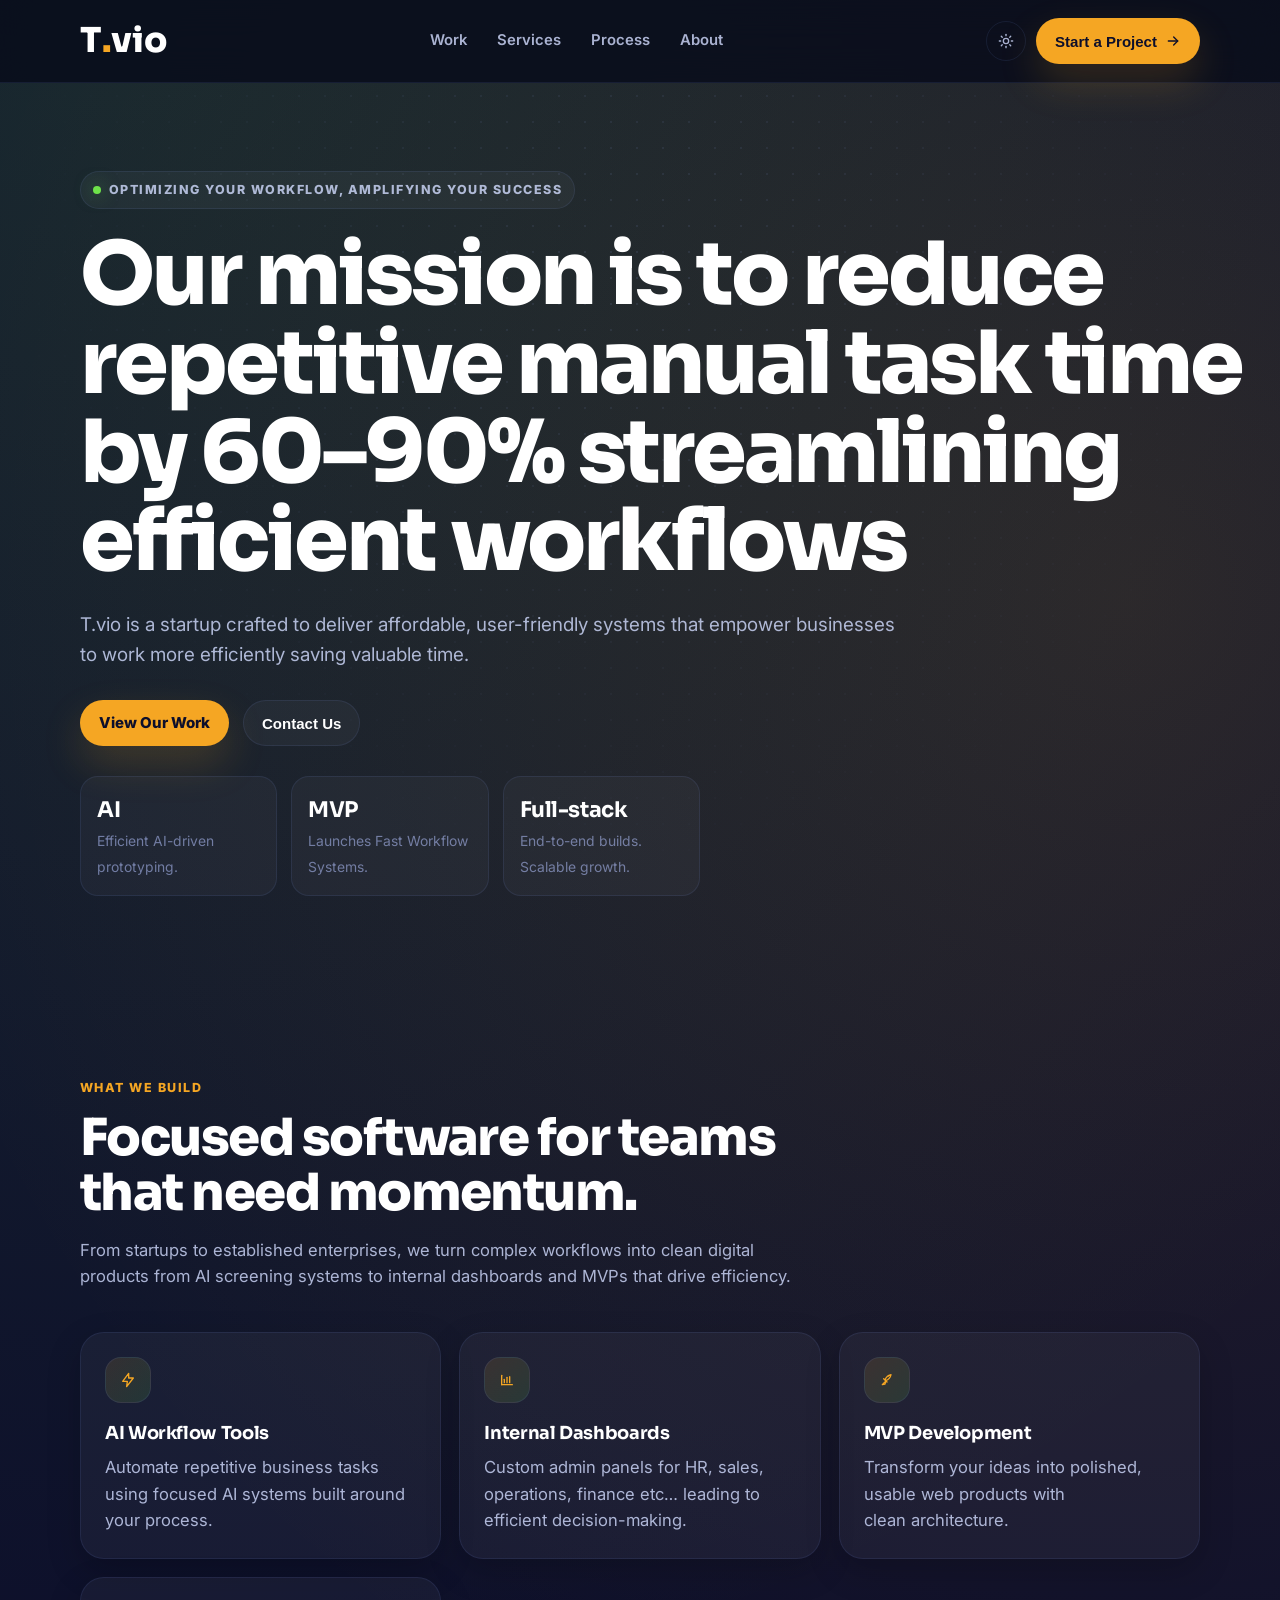
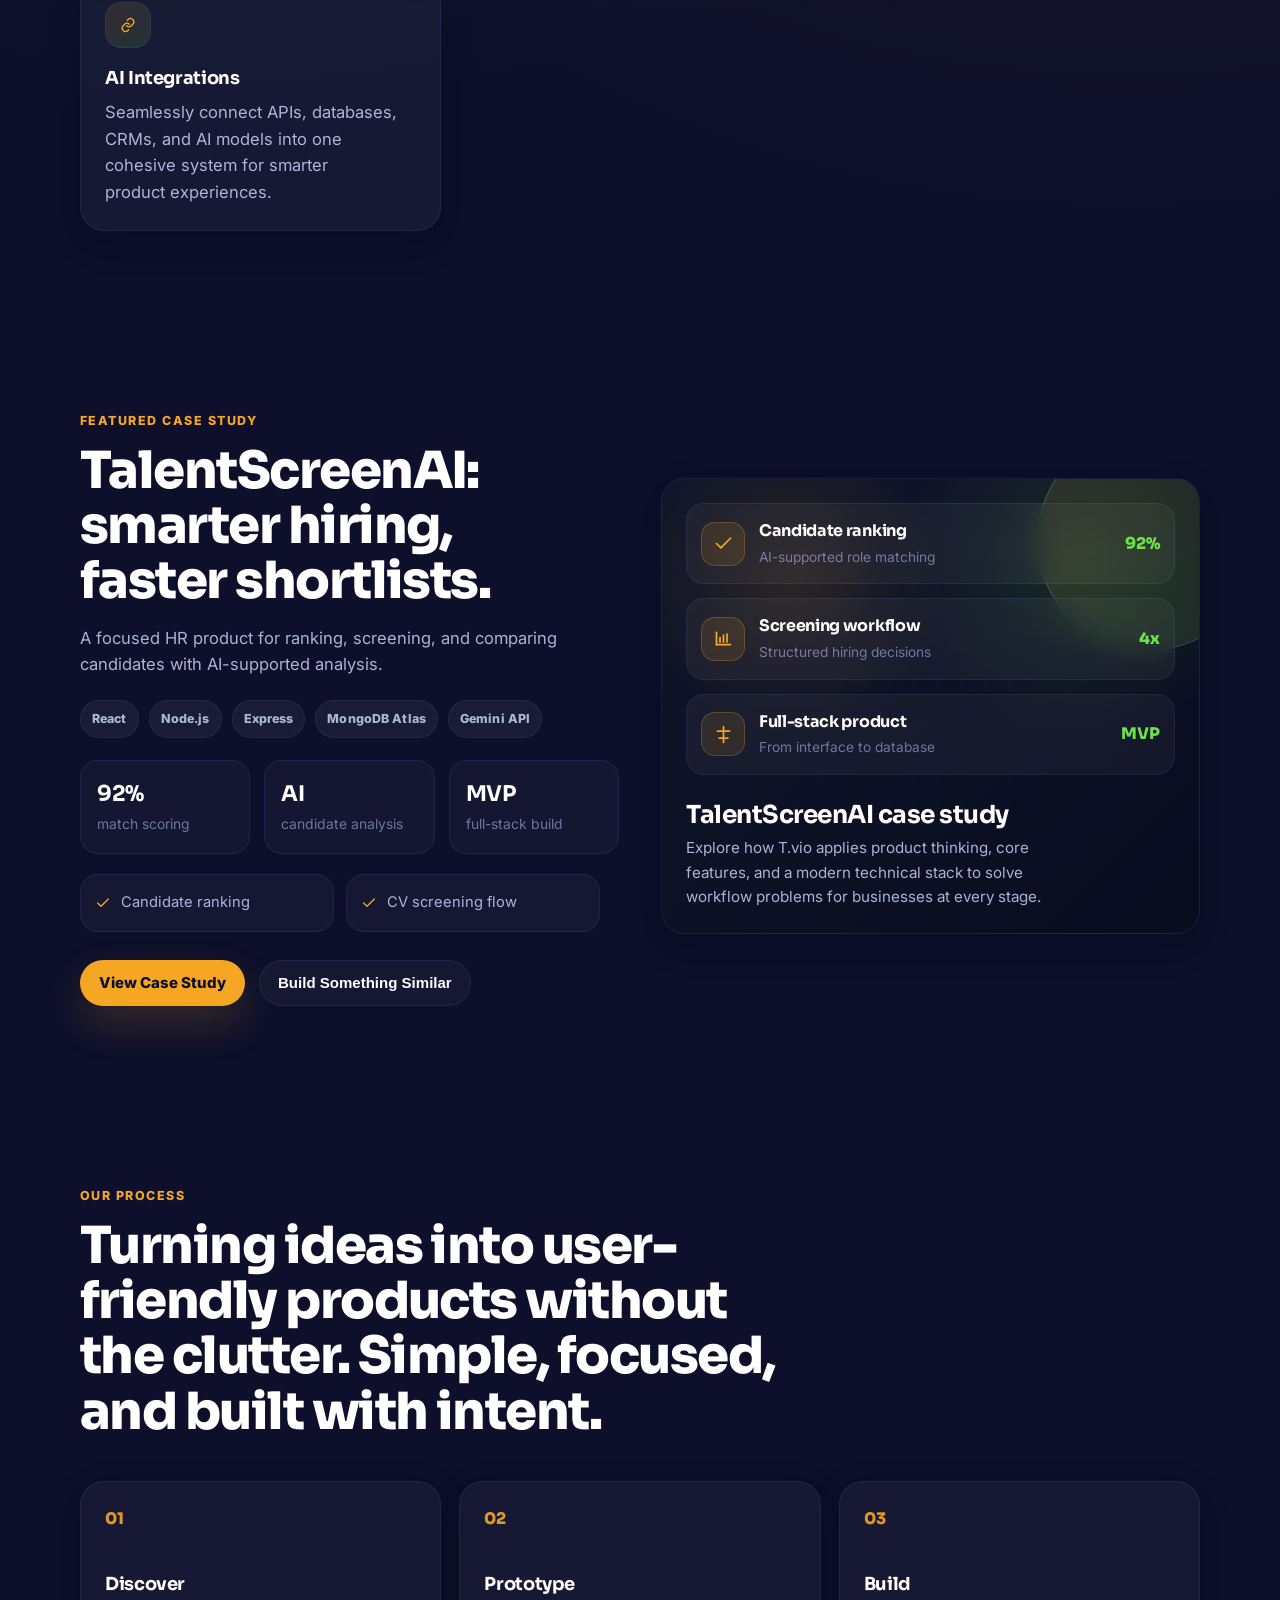
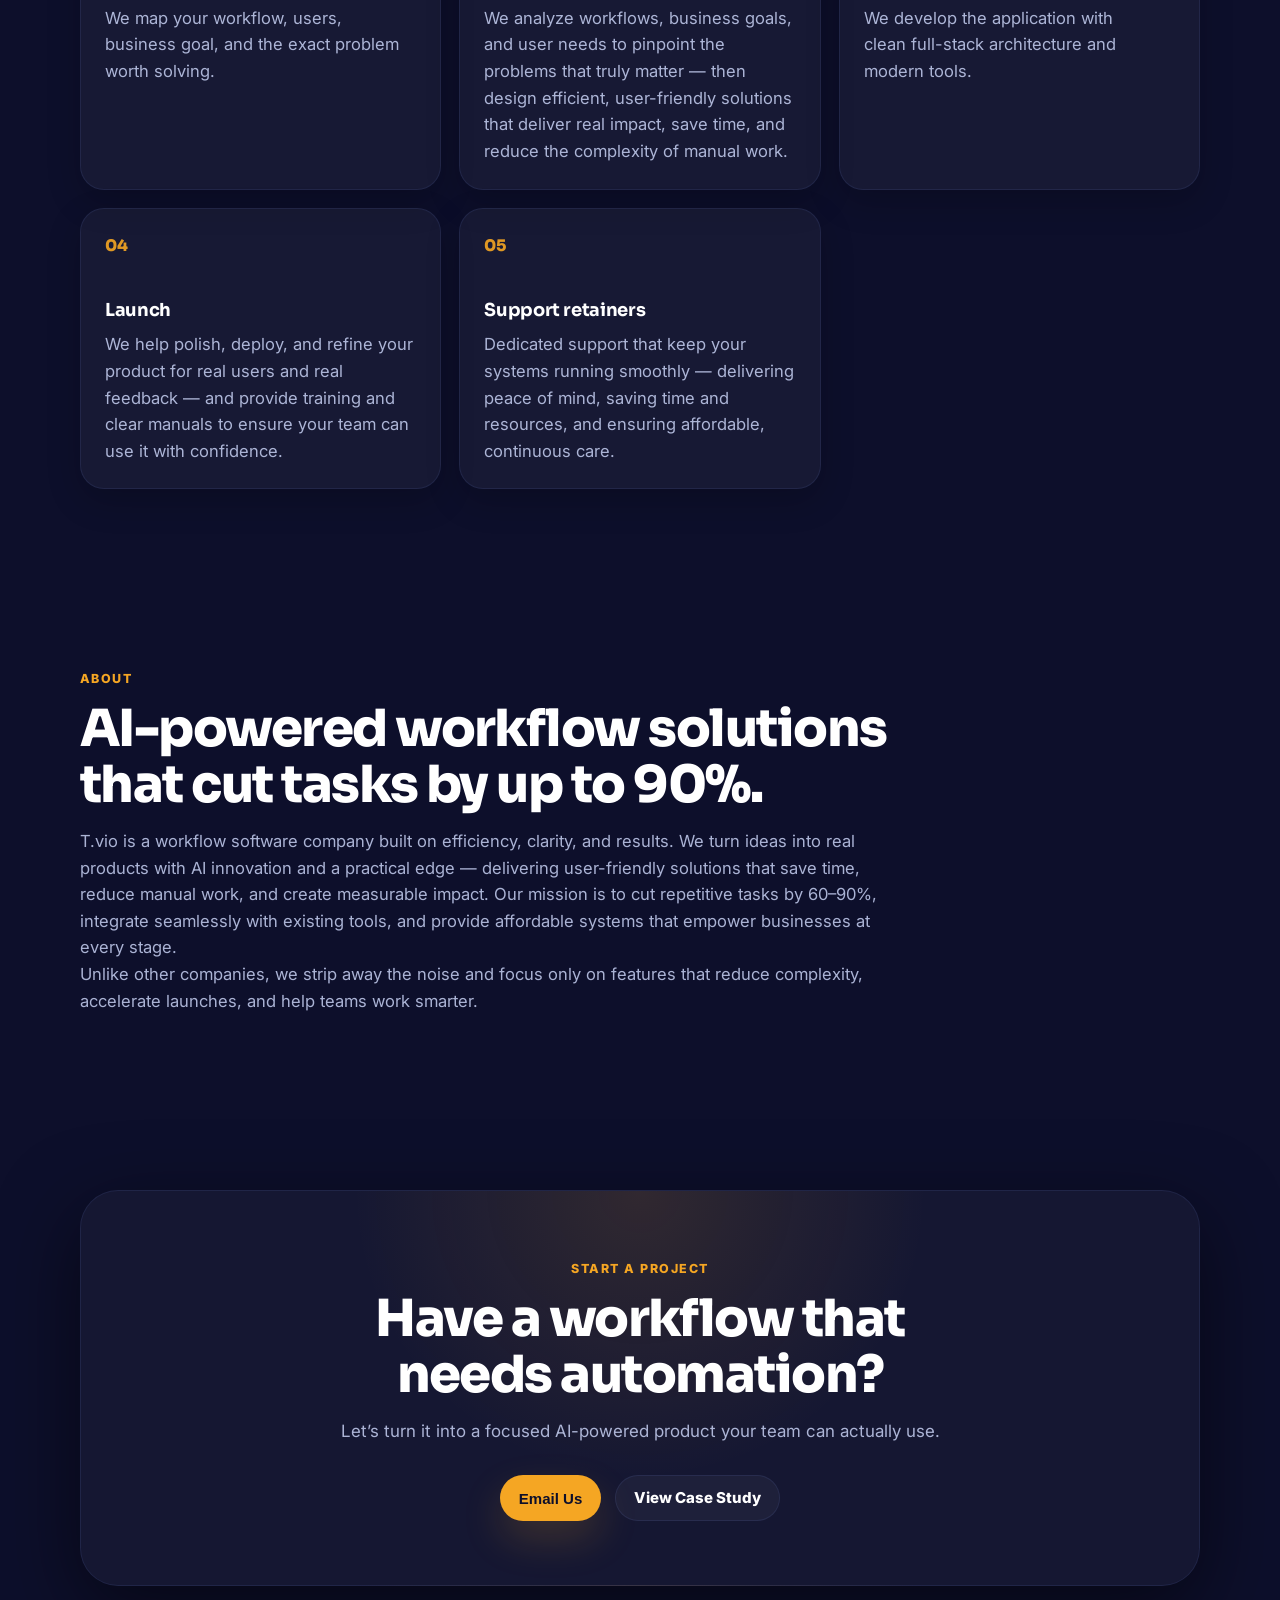
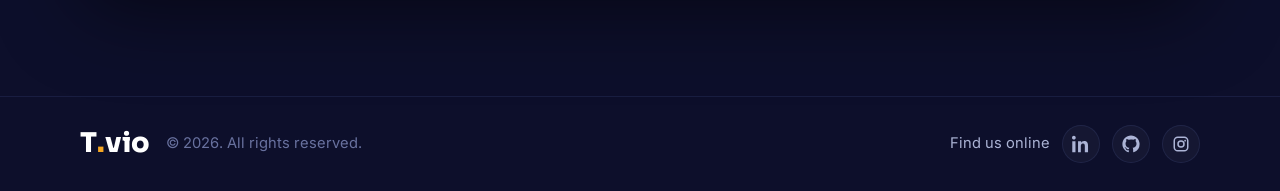
==== commit f4b0ef5b: "Fix typo in company name in about section" ====
--- a/index.html
+++ b/index.html
@@ -272,7 +272,7 @@
           <div class="section-kicker">About</div>
           <h2>AI-powered workflow solutions that cut tasks by up to 90%.</h2>
           <p>
-            nT.vio is a workflow software company built on efficiency, clarity, and results. We turn ideas into real products with AI innovation and a practical edge — delivering user-friendly solutions that save time, reduce manual work, and create measurable impact. Our mission is to cut repetitive tasks by 60–90%, integrate seamlessly with existing tools, and provide affordable systems that empower businesses at every stage.
+            T.vio is a workflow software company built on efficiency, clarity, and results. We turn ideas into real products with AI innovation and a practical edge — delivering user-friendly solutions that save time, reduce manual work, and create measurable impact. Our mission is to cut repetitive tasks by 60–90%, integrate seamlessly with existing tools, and provide affordable systems that empower businesses at every stage.
           </p>
           <p>
             Unlike other companies, we strip away the noise and focus only on features that reduce complexity, accelerate launches, and help teams work smarter.
@@ -519,4 +519,4 @@
     if (e.key === 'Escape' && !modal.hidden) closeModal();
   });
 </script>
-</html>+</html>
